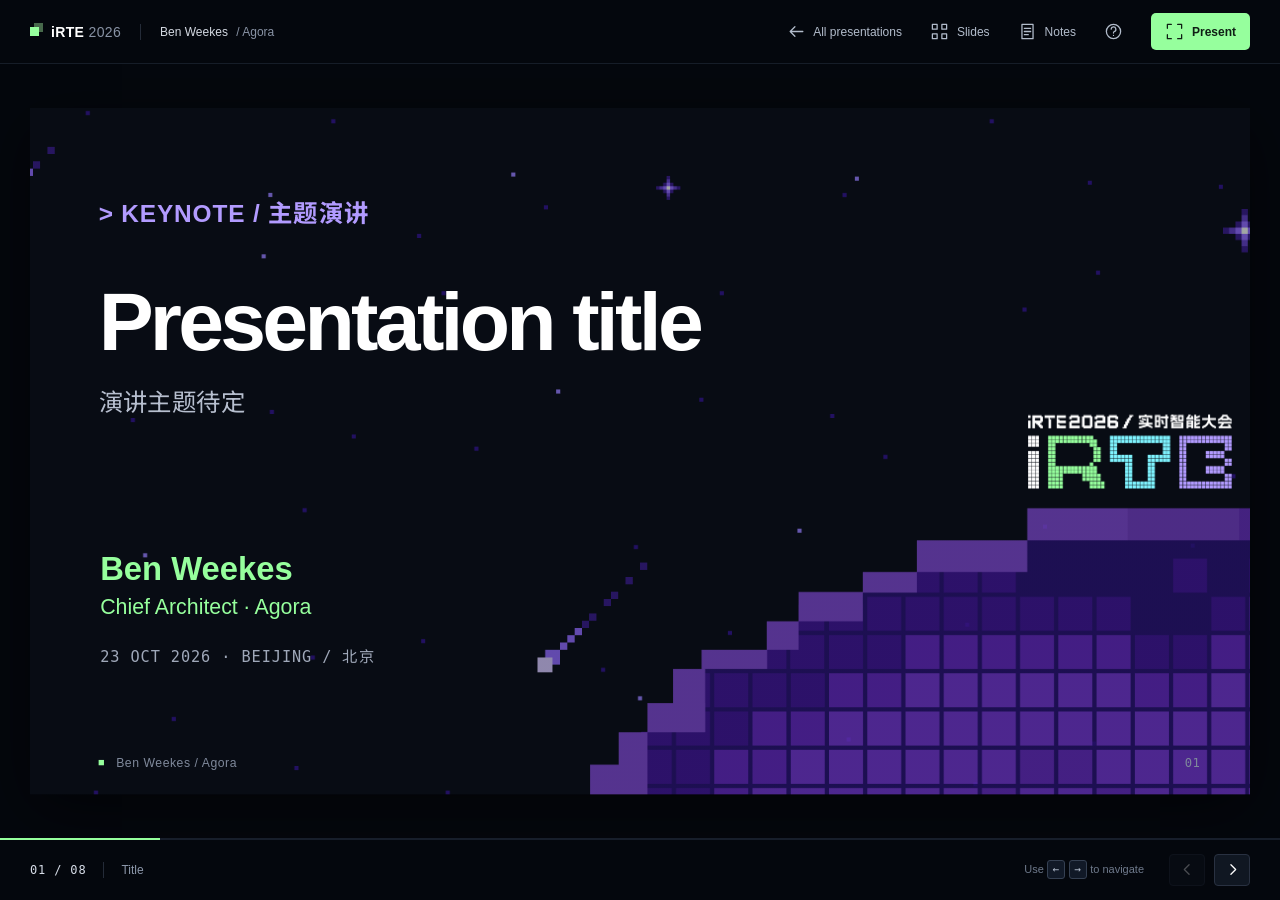
==== 2026-10-23-Beijing/index.html @ ed5485a8 "Add presentation library and Beijing conference deck" ====
<!doctype html>
<html lang="en">
<head>
  <meta charset="utf-8">
  <meta name="viewport" content="width=device-width, initial-scale=1">
  <meta name="theme-color" content="#080c14">
  <meta name="description" content="Ben Weekes, Chief Architect at Agora — iRTE 2026 presentation.">
  <title>Ben Weekes · Agora · iRTE 2026</title>
  <link rel="icon" href="assets/favicon.svg" type="image/svg+xml">
  <link rel="stylesheet" href="assets/fonts/fonts.css">
  <link rel="stylesheet" href="styles.css">
  <script src="slides.js" defer></script>
  <script src="app.js" defer></script>
</head>
<body>
  <div class="player">
    <header class="toolbar" aria-label="Presentation tools">
      <a class="deck-brand" href="#/1" aria-label="Go to first slide"><span class="brand-pixel" aria-hidden="true"></span><strong>iRTE <span>2026</span></strong><span class="brand-divider"></span><span class="speaker-label">Ben Weekes <span>/ Agora</span></span></a>
      <div class="tools">
        <a class="library-link" href="../" title="All presentations" aria-label="All presentations"><svg viewBox="0 0 24 24" aria-hidden="true"><path d="m10 6-6 6 6 6M4 12h16"/></svg><span>All presentations</span></a>
        <button id="overview-button" title="Slide overview (G)" aria-label="Slide overview" aria-haspopup="dialog"><svg viewBox="0 0 24 24" aria-hidden="true"><rect x="3" y="3" width="6" height="6"/><rect x="15" y="3" width="6" height="6"/><rect x="3" y="15" width="6" height="6"/><rect x="15" y="15" width="6" height="6"/></svg><span>Slides</span></button>
        <button id="notes-button" title="Speaker notes (N)" aria-label="Speaker notes" aria-haspopup="dialog"><svg viewBox="0 0 24 24" aria-hidden="true"><path d="M5 3h14v18H5zM8 8h8M8 12h8M8 16h5"/></svg><span>Notes</span></button>
        <button id="help-button" title="Keyboard shortcuts (?)" aria-label="Keyboard shortcuts" aria-haspopup="dialog"><svg viewBox="0 0 24 24" aria-hidden="true"><circle cx="12" cy="12" r="9"/><path d="M9 9a3 3 0 1 1 4 3c-1 .5-1 1-1 2M12 17h.01"/></svg></button>
        <button id="fullscreen-button" class="present-button" title="Full screen (F)"><svg viewBox="0 0 24 24" aria-hidden="true"><path d="M8 3H3v5M16 3h5v5M3 16v5h5M21 16v5h-5"/></svg><span>Present</span></button>
      </div>
    </header>
    <main class="viewport" id="viewport" aria-label="Presentation">
      <div id="stage" class="stage"></div>
      <div id="blackout" class="blackout" hidden><button id="resume-button">Resume presentation <kbd>B</kbd></button></div>
    </main>
    <footer class="navigation" aria-label="Slide navigation">
      <div class="progress-track" aria-hidden="true"><div id="progress"></div></div>
      <div class="slide-info"><span id="slide-count" class="slide-count"></span><span class="navigation-divider"></span><span id="slide-label"></span></div>
      <div class="navigation-actions"><span class="keyboard-hint">Use <kbd>←</kbd> <kbd>→</kbd> to navigate</span><button id="previous-button" aria-label="Previous slide" title="Previous slide (←)"><svg viewBox="0 0 24 24" aria-hidden="true"><path d="m14 6-6 6 6 6"/></svg></button><button id="next-button" aria-label="Next slide" title="Next slide (→)"><svg viewBox="0 0 24 24" aria-hidden="true"><path d="m10 6 6 6-6 6"/></svg></button></div>
    </footer>
  </div>
  <dialog id="overview-dialog" class="overview-dialog" aria-labelledby="overview-heading">
    <div class="dialog-heading"><div><p class="eyebrow">iRTE 2026 / BEN WEEKES</p><h2 id="overview-heading">Slide overview</h2></div><button class="close-dialog" aria-label="Close slide overview">×</button></div>
    <div id="thumbnails" class="thumbnails"></div>
    <p class="dialog-hint">Choose a slide to jump to it. <kbd>Esc</kbd> to return.</p>
  </dialog>
  <dialog id="notes-dialog" aria-labelledby="notes-heading">
    <div class="dialog-heading"><div><p class="eyebrow" id="notes-slide-number"></p><h2 id="notes-heading">Speaker notes</h2></div><button class="close-dialog" aria-label="Close speaker notes">×</button></div>
    <div id="notes-content" class="notes-content"></div>
  </dialog>
  <dialog id="help-dialog" aria-labelledby="help-heading">
    <div class="dialog-heading"><div><p class="eyebrow">PRESENTATION CONTROLS</p><h2 id="help-heading">Keyboard shortcuts</h2></div><button class="close-dialog" aria-label="Close keyboard shortcuts">×</button></div>
    <dl class="shortcuts"><div><dt>Next / previous slide</dt><dd><kbd>→</kbd> <kbd>←</kbd> or <kbd>PgDn</kbd> <kbd>PgUp</kbd></dd></div><div><dt>First / last slide</dt><dd><kbd>Home</kbd> <kbd>End</kbd></dd></div><div><dt>Full screen</dt><dd><kbd>F</kbd></dd></div><div><dt>Slide overview</dt><dd><kbd>G</kbd></dd></div><div><dt>Speaker notes</dt><dd><kbd>N</kbd></dd></div><div><dt>Black screen / resume</dt><dd><kbd>B</kbd></dd></div><div><dt>Play / pause video</dt><dd><kbd>K</kbd></dd></div><div><dt>These shortcuts</dt><dd><kbd>?</kbd></dd></div><div><dt>Close a panel / leave full screen</dt><dd><kbd>Esc</kbd></dd></div></dl>
  </dialog>
  <div id="announcement" class="sr-only" role="status" aria-live="polite" aria-atomic="true"></div>
  <div id="toast" class="toast" role="status" hidden></div>
  <noscript><p class="noscript">Enable JavaScript to view these slides.</p></noscript>
</body>
</html>
---- 2026-10-23-Beijing/assets/fonts/fonts.css ----
@font-face {
  font-family: 'iRTE CJK';
  font-style: normal;
  font-weight: 400;
  font-display: swap;
  src: url('chinese-400.ttf') format('truetype');
  unicode-range: U+3002, U+4E00, U+4E0E, U+4E3B, U+4EA4, U+4EAC, U+4F1A, U+5185, U+5317, U+53C2, U+5927, U+5B9A, U+5B9E, U+5BB9, U+5F85, U+5FC3, U+63A2, U+65F6, U+667A, U+6838, U+6982, U+6D41, U+6F14, U+70B9, U+793A, U+7D22, U+7EE7, U+7EED, U+80FD, U+89C2, U+89C6, U+89C8, U+8BB2, U+8C22, U+8D77, U+9891, U+9898;
}

@font-face {
  font-family: 'iRTE CJK';
  font-style: normal;
  font-weight: 700;
  font-display: swap;
  src: url('chinese-700.ttf') format('truetype');
  unicode-range: U+3002, U+4E00, U+4E0E, U+4E3B, U+4EA4, U+4EAC, U+4F1A, U+5185, U+5317, U+53C2, U+5927, U+5B9A, U+5B9E, U+5BB9, U+5F85, U+5FC3, U+63A2, U+65F6, U+667A, U+6838, U+6982, U+6D41, U+6F14, U+70B9, U+793A, U+7D22, U+7EE7, U+7EED, U+80FD, U+89C2, U+89C6, U+89C8, U+8BB2, U+8C22, U+8D77, U+9891, U+9898;
}
---- 2026-10-23-Beijing/styles.css ----
:root {
  color-scheme: dark;
  --background: #080c14;
  --green: #96ff9d;
  --cyan: #7ff4ff;
  --lilac: #b29bff;
  --muted: #8993a5;
  --purple: #5c22a5;
  --line: #242b38;
  font-family: "iRTE CJK", "Source Han Sans CN", "Noto Sans CJK SC", "Microsoft YaHei", "PingFang SC", Arial, sans-serif;
}
* { box-sizing: border-box; }
body { margin: 0; background: #04070d; color: #fff; overflow: hidden; }
button, a { -webkit-tap-highlight-color: transparent; }
button { font: inherit; color: inherit; cursor: pointer; }
button:disabled { cursor: default; opacity: .28; }
button:focus-visible, a:focus-visible { outline: 2px solid var(--green); outline-offset: 5px; }
button svg { width: 19px; height: 19px; fill: none; stroke: currentColor; stroke-width: 1.6; stroke-linecap: round; stroke-linejoin: round; }
[hidden] { display: none !important; }
.player { height: 100vh; height: 100dvh; display: grid; grid-template-rows: 64px minmax(0, 1fr) 62px; }
.toolbar { display: flex; align-items: center; justify-content: space-between; padding: 0 30px; gap: 20px; border-bottom: 1px solid #161d28; }
.deck-brand { display: flex; gap: 12px; align-items: center; text-decoration: none; color: #fff; font-size: 14px; white-space: nowrap; }
.brand-pixel { width: 9px; height: 9px; background: var(--green); box-shadow: 4px -4px 0 #47694b; }
.deck-brand strong { font-weight: 700; letter-spacing: .025em; }
.deck-brand strong span { font-weight: 400; color: var(--muted); }
.brand-divider, .navigation-divider { width: 1px; height: 16px; background: var(--line); margin: 0 7px; }
.speaker-label { color: #d4d9e2; font-size: 12px; }
.speaker-label span { color: var(--muted); margin-left: 5px; }
.tools { display: flex; align-items: center; gap: 8px; }
.tools .library-link { display: flex; align-items: center; gap: 7px; padding: 8px 10px; color: #b2bccb; text-decoration: none; font-size: 12px; border-radius: 5px; }
.tools .library-link:hover { background: #151d28; color: #fff; }
.library-link svg { width: 19px; height: 19px; fill: none; stroke: currentColor; stroke-width: 1.6; stroke-linecap: round; stroke-linejoin: round; }
.tools button { border: 0; background: transparent; padding: 8px 10px; display: flex; gap: 8px; align-items: center; font-size: 12px; color: #b2bccb; border-radius: 5px; }
.tools button:hover { background: #151d28; color: #fff; }
.tools .present-button { background: var(--green); color: #101f15; margin-left: 10px; padding: 9px 14px; font-weight: 700; }
.tools .present-button:hover { background: #b8ffbd; color: #101f15; }
.viewport { display: flex; align-items: center; justify-content: center; min-height: 0; overflow: hidden; position: relative; padding: 24px 30px; }
.stage { position: relative; flex-shrink: 0; box-shadow: 0 16px 60px #0008; }
.slide { width: 1600px; height: 900px; position: absolute; top: 0; left: 0; overflow: hidden; background: var(--background); transform-origin: top left; }
.slide[hidden] { display: none; }
.slide > * { position: relative; z-index: 1; }
.slide.artwork { background-image: linear-gradient(#080c1459, #080c1459), url("assets/chapter-background.png"); background-size: auto 100%; background-position: center; }
.slide-cover { background-image: url("assets/conference-cover.png"); background-size: cover; }
.event-logo { position: absolute; width: 186px; height: auto; object-fit: contain; right: 32px; top: 34px; }
.slide-title .event-logo { width: 267px; right: 24px; top: 402px; }
.slide-footer { position: absolute; bottom: 32px; left: 90px; right: 65px; display: flex; align-items: center; justify-content: space-between; color: #7f899b; font-size: 16px; letter-spacing: .045em; }
.footer-speaker { display: flex; gap: 16px; align-items: center; }
.footer-speaker::before { content: ""; width: 7px; height: 7px; background: var(--green); }
.page-number { font-family: ui-monospace, Consolas, monospace; }
.kicker { margin: 0; font-size: 24px; font-weight: 700; color: var(--lilac); letter-spacing: .08em; }
.kicker::before { content: "> "; }
.title-content { position: absolute; top: 112px; left: 90px; width: 1140px; }
.title-content .kicker { font-size: 32px; letter-spacing: .035em; }
.title-content h1 { margin: 64px 0 24px; font-size: 108px; letter-spacing: -.045em; line-height: 1.08; max-width: 1130px; font-weight: 750; white-space: pre-line; overflow-wrap: break-word; }
.title-subtitle { font-size: 32px; color: #b7bfcf; margin: 0; line-height: 1.5; }
.title-speaker { position: absolute; top: 580px; left: 92px; }
.speaker-name { font-size: 43px; font-weight: 700; color: var(--green); margin: 0 0 9px; }
.speaker-role { color: var(--green); font-size: 28px; margin: 0; }
.event-date { color: #9fa8b9; font-family: "iRTE CJK", ui-monospace, Consolas, monospace; font-size: 20px; margin-top: 34px; letter-spacing: .06em; }
.slide-header { position: absolute; top: 70px; left: 90px; right: 90px; }
.slide-header::after { content: ""; display: block; position: absolute; top: 43px; left: 0; width: 67px; height: 4px; background: var(--purple); }
.slide-header h2 { font-size: 65px; line-height: 1.15; font-weight: 700; margin: 39px 0 19px; letter-spacing: -.035em; max-width: 1375px; overflow-wrap: break-word; }
.slide-subtitle { color: #a1aabd; font-size: 27px; margin: 0; line-height: 1.5; }
.agenda-list { position: absolute; top: 315px; left: 90px; right: 90px; }
.agenda-row { display: grid; grid-template-columns: 104px 1fr 440px; align-items: center; min-height: 142px; gap: 28px; border-top: 1px solid #303442; }
.agenda-row:last-child { border-bottom: 1px solid #303442; }
.agenda-number { color: var(--green); font-size: 37px; font-weight: 700; font-family: ui-monospace, Consolas, monospace; }
.agenda-row:nth-child(2) .agenda-number { color: var(--cyan); }
.agenda-row:nth-child(3) .agenda-number { color: var(--lilac); }
.agenda-row h3 { margin: 0; font-size: 37px; font-weight: 650; letter-spacing: -.02em; }
.agenda-row p { color: #a1aabd; font-size: 24px; margin: 0; line-height: 1.4; }
.section-content { position: absolute; top: 85px; left: 90px; width: 1140px; }
.section-number { font-size: 196px; color: var(--green); font-weight: 700; line-height: 1; font-family: ui-monospace, Consolas, monospace; letter-spacing: -.065em; }
.section-content h2 { margin: 90px 0 45px; font-size: 100px; line-height: 1.12; letter-spacing: -.035em; white-space: pre-line; overflow-wrap: break-word; }
.section-subtitle { border-left: 5px solid var(--green); padding: 4px 0 4px 28px; font-size: 30px; color: #a5aec1; max-width: 800px; line-height: 1.5; margin: 0; }
.section-next { position: absolute; bottom: 150px; right: 145px; color: var(--cyan); font-size: 30px; font-weight: 700; letter-spacing: .07em; }
.content-layout { position: absolute; top: 286px; left: 90px; right: 90px; display: grid; grid-template-columns: 1fr 1.12fr; gap: 75px; height: 455px; }
.content-copy h3 { font-size: 35px; color: var(--lilac); margin: 0 0 22px; line-height: 1.25; }
.content-copy p { font-size: 28px; color: #a5aec1; margin: 0 0 28px; line-height: 1.55; }
.content-copy ul { list-style: none; padding: 0; margin: 0; }
.content-copy li { padding-left: 25px; position: relative; font-size: 27px; color: #c8cfdd; line-height: 1.5; margin-bottom: 15px; }
.content-copy li::before { content: ""; position: absolute; left: 0; top: 16px; width: 6px; height: 6px; background: var(--green); }
.visual-placeholder { display: flex; flex-direction: column; align-items: center; justify-content: center; border: 1px solid #3c4556; background: #0d121c; gap: 25px; color: #8590a4; font-size: 26px; width: 100%; height: 100%; }
.visual-placeholder svg { width: 60px; height: 60px; stroke: var(--lilac); stroke-width: 1; fill: none; }
.content-image { width: 100%; height: 100%; object-fit: contain; }
.columns-layout { position: absolute; left: 90px; right: 90px; top: 326px; display: grid; grid-template-columns: repeat(3, 1fr); gap: 58px; }
.point-column { border-top: 3px solid var(--green); padding-top: 35px; }
.point-column:nth-child(2) { border-color: var(--cyan); }
.point-column:nth-child(3) { border-color: var(--lilac); }
.point-index { color: var(--green); font-family: ui-monospace, Consolas, monospace; font-size: 22px; letter-spacing: .04em; }
.point-column:nth-child(2) .point-index { color: var(--cyan); }
.point-column:nth-child(3) .point-index { color: var(--lilac); }
.point-column h3 { font-size: 39px; letter-spacing: -.025em; margin: 43px 0 27px; line-height: 1.2; }
.point-column p { font-size: 28px; line-height: 1.55; margin: 0; color: #a5aec1; }
.video-frame { position: absolute; left: 220px; top: 251px; width: 1160px; height: 530px; background: #04070d; border: 1px solid #353d50; overflow: hidden; }
.video-frame video { width: 100%; height: 100%; display: block; object-fit: contain; background: #000; }
.video-placeholder { height: 100%; display: flex; flex-direction: column; align-items: center; justify-content: center; background-image: radial-gradient(ellipse at 50% 120%, #251346 0%, transparent 65%); }
.play-symbol { width: 85px; height: 85px; border: 1px solid #594a77; display: flex; align-items: center; justify-content: center; margin-bottom: 24px; }
.play-symbol svg { width: 32px; height: 32px; fill: none; stroke: var(--lilac); stroke-width: 1.2; }
.video-placeholder h3 { margin: 0 0 10px; font-size: 34px; font-weight: 500; }
.video-placeholder p { font-size: 24px; color: #9b91ac; margin: 0; }
.video-error { position: absolute; inset: 0; z-index: 3; display: grid; place-content: center; gap: 16px; padding: 50px; background: #080c14ed; text-align: center; font-size: 24px; line-height: 1.5; }
.video-error strong { font-size: 35px; color: var(--lilac); }
.qa-content { position: absolute; top: 180px; left: 90px; }
.qa-content h2 { margin: 0 0 63px; font-size: 213px; line-height: 1; letter-spacing: -.065em; color: var(--green); }
.qa-content .qa-subtitle { font-size: 39px; margin: 0 0 18px; line-height: 1.3; }
.qa-subtitle::before { content: "> "; color: var(--lilac); }
.qa-chinese { font-size: 28px; color: #a5aec1; margin: 0; }
.qa-speaker { margin-top: 85px; font-size: 26px; color: #a5aec1; }
.thanks-content { position: absolute; top: 192px; left: 90px; right: 90px; }
.thanks-content h2 { font-size: 127px; line-height: 1; color: var(--green); margin: 0 0 29px; letter-spacing: -.04em; }
.thanks-chinese { font-size: 87px; margin: 0; font-weight: 700; line-height: 1.4; }
.thanks-speaker { color: var(--cyan); font-size: 32px; margin: 57px 0 10px; }
.thanks-role { color: #a5aec1; font-size: 25px; margin: 0; }
.color-pixels { display: flex; gap: 12px; margin-top: 62px; }
.color-pixels span { width: 11px; height: 11px; background: var(--green); }
.color-pixels span:nth-child(2) { background: var(--cyan); }
.color-pixels span:nth-child(3) { background: var(--lilac); }
.color-pixels span:nth-child(4) { background: #004660; }
.navigation { display: flex; align-items: center; justify-content: space-between; padding: 0 30px; position: relative; gap: 20px; border-top: 1px solid #161d28; }
.progress-track { height: 2px; background: #171e2b; position: absolute; top: -1px; left: 0; right: 0; }
#progress { height: 100%; background: var(--green); transition: width .15s ease; }
.slide-info { display: flex; align-items: center; gap: 10px; font-size: 12px; color: #8c97aa; }
.slide-count { color: #d6dce7; font-size: 12px; font-family: ui-monospace, Consolas, monospace; letter-spacing: .07em; }
.navigation-actions { display: flex; align-items: center; gap: 9px; }
.keyboard-hint { font-size: 11px; color: #6f7a8c; margin-right: 16px; }
kbd { display: inline-block; font-family: ui-monospace, Consolas, monospace; font-size: 11px; padding: 2px 5px; border: 1px solid #354052; border-radius: 3px; color: #b6c0d0; background: #111927; }
.navigation-actions button { display: flex; align-items: center; justify-content: center; background: #101722; border: 1px solid #293141; border-radius: 4px; width: 36px; height: 32px; }
.navigation-actions button:hover:not(:disabled) { background: #1e2939; border-color: #67758b; }
dialog { background: #0c121e; color: #fff; border: 1px solid #303b4c; border-radius: 9px; width: min(620px, calc(100% - 32px)); max-height: calc(100dvh - 48px); padding: 28px; }
dialog::backdrop { background: #000c; backdrop-filter: blur(6px); }
.overview-dialog { width: min(1140px, calc(100% - 32px)); }
.dialog-heading { display: flex; align-items: flex-start; justify-content: space-between; margin-bottom: 25px; gap: 20px; }
.eyebrow { font-size: 10px; letter-spacing: .12em; color: var(--lilac); font-weight: 700; margin: 0 0 8px; }
.dialog-heading h2 { margin: 0; font-size: 24px; line-height: 1.3; letter-spacing: -.025em; }
.close-dialog { border: 1px solid #2a3547; background: transparent; border-radius: 4px; width: 32px; height: 32px; color: #adbacd; font-size: 24px; line-height: 1; }
.close-dialog:hover { background: #1e2838; color: #fff; }
.thumbnails { display: grid; grid-template-columns: repeat(auto-fit, minmax(256px, 1fr)); gap: 20px; }
.thumbnail { background: transparent; border: 0; padding: 0; text-align: left; min-width: 0; }
.thumbnail-frame { width: 256px; height: 144px; position: relative; margin: 0 auto; overflow: hidden; border-radius: 3px; outline: 1px solid #303b4c; }
.thumbnail-frame .slide { transform: scale(.16); }
.thumbnail[aria-current="true"] .thumbnail-frame { outline: 2px solid var(--green); }
.thumbnail:hover .thumbnail-frame { outline-color: var(--lilac); }
.thumbnail-caption { display: flex; gap: 10px; font-size: 12px; padding-top: 12px; color: #adb8ca; max-width: 256px; margin: auto; }
.thumbnail-caption span { color: var(--green); font-family: ui-monospace, Consolas, monospace; }
.dialog-hint { margin: 25px 0 0; font-size: 12px; color: #8491a6; }
.notes-content { color: #c2ccdd; font-size: 15px; line-height: 1.75; white-space: pre-line; }
.shortcuts { margin: 0; }
.shortcuts > div { display: flex; justify-content: space-between; align-items: center; gap: 16px; padding: 13px 0; border-bottom: 1px solid #263040; }
.shortcuts > div:last-child { border: 0; }
.shortcuts dt { font-size: 13px; color: #c2ccdd; }
.shortcuts dd { margin: 0; font-size: 11px; color: #8491a6; text-align: right; }
.blackout { position: fixed; inset: 0; background: #000; z-index: 30; display: flex; align-items: flex-end; justify-content: center; }
.blackout button { background: transparent; border: 0; padding: 24px; color: #6b7482; font-size: 12px; opacity: 0; }
.blackout:hover button, .blackout button:focus-visible { opacity: 1; }
.toast { position: fixed; bottom: 85px; left: 50%; transform: translateX(-50%); background: #192435; border: 1px solid #46556f; border-radius: 6px; padding: 14px 20px; font-size: 13px; max-width: calc(100% - 32px); z-index: 40; }
.sr-only { position: absolute; width: 1px; height: 1px; padding: 0; margin: -1px; overflow: hidden; clip: rect(0, 0, 0, 0); white-space: nowrap; border: 0; }
.noscript { position: fixed; inset: 0; display: grid; place-items: center; background: #080c14; z-index: 50; }
body.presenting .player { grid-template-rows: minmax(0, 1fr); }
body.presenting .viewport { grid-row: 1; padding: 0; }
body.presenting .toolbar, body.presenting .navigation { position: fixed; z-index: 10; width: 100%; background: #04070de8; opacity: 0; transition: opacity .2s; }
body.presenting .toolbar { top: 0; height: 64px; }
body.presenting .navigation { bottom: 0; height: 62px; }
body.presenting .toolbar:hover, body.presenting .navigation:hover,
body.presenting .toolbar:focus-within, body.presenting .navigation:focus-within,
body.presenting.show-controls .toolbar, body.presenting.show-controls .navigation { opacity: 1; }
@media (max-width: 650px) {
  .player { grid-template-rows: 58px minmax(0, 1fr) 58px; }
  .toolbar, .navigation { padding-left: 16px; padding-right: 16px; gap: 10px; }
  .speaker-label, .brand-divider, .keyboard-hint, .tools button > span, .tools .library-link > span { display: none; }
  .tools { gap: 2px; }
  .tools button { padding: 8px; }
  .tools .library-link { padding: 8px; }
  .tools .present-button { margin-left: 4px; padding: 9px; }
  .viewport { padding: 12px; }
  .slide-info { gap: 2px; }
  dialog { padding: 20px; }
  .thumbnails { grid-template-columns: 1fr; }
  .shortcuts dt { font-size: 12px; }
}
@media (prefers-reduced-motion: reduce) { *, *::before, *::after { transition: none !important; } }
@page { size: 1600px 900px; margin: 0; }
@media print {
  :root { print-color-adjust: exact; -webkit-print-color-adjust: exact; }
  body { overflow: visible; background: #fff; }
  .player { display: block; height: auto; }
  .toolbar, .navigation, dialog, .blackout, .toast { display: none !important; }
  .viewport { display: block; overflow: visible; padding: 0; }
  .stage { width: auto !important; height: auto !important; box-shadow: none; }
  .stage > .slide, .stage > .slide[hidden] { display: block !important; position: relative; width: 1600px; height: 900px; transform: none !important; margin: 0; break-after: page; break-inside: avoid; }
  .stage > .slide:last-child { break-after: auto; }
}
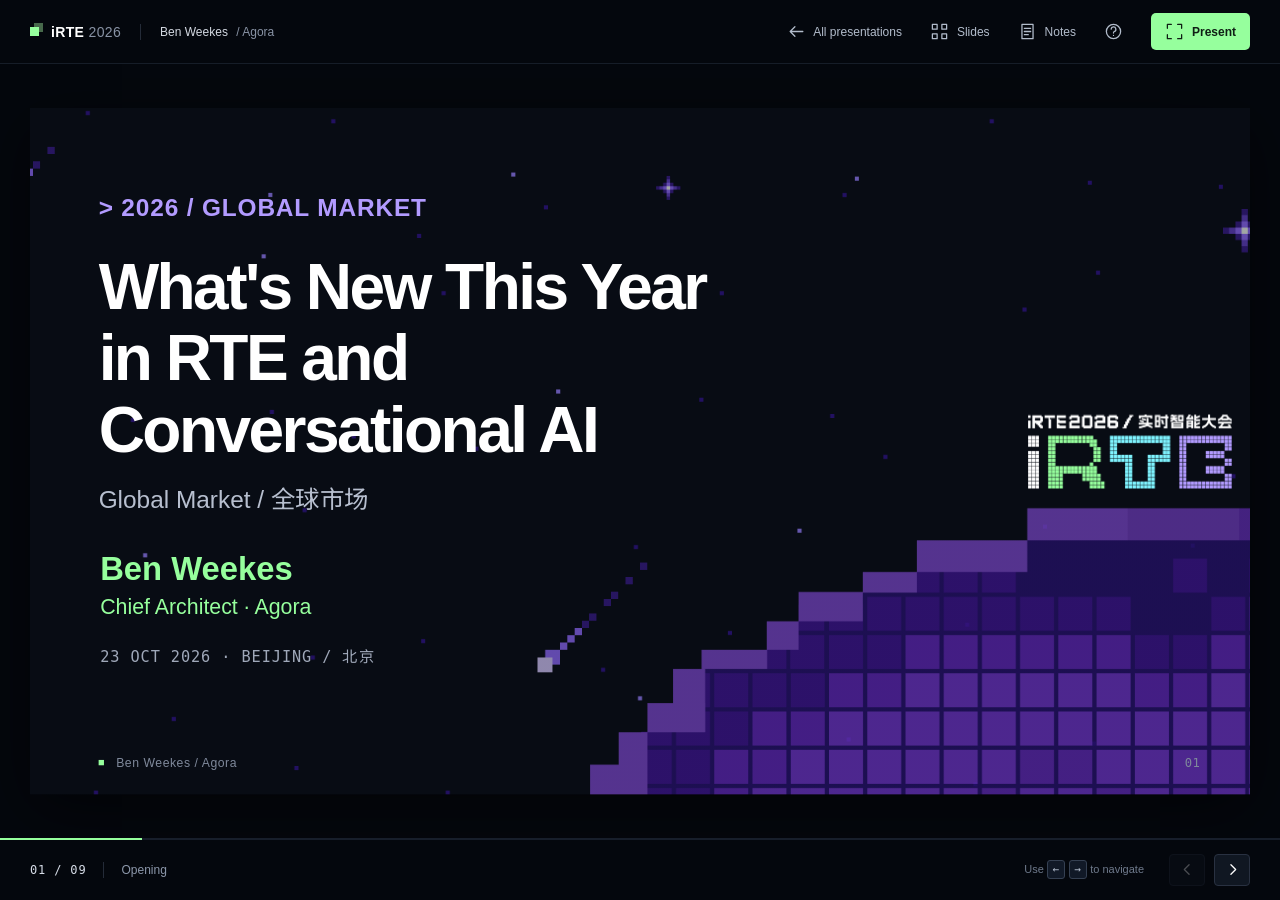
==== commit dabae000: "Build 15-minute RTE and conversational AI demo reel" ====
--- a/2026-10-23-Beijing/index.html
+++ b/2026-10-23-Beijing/index.html
@@ -4,8 +4,8 @@
   <meta charset="utf-8">
   <meta name="viewport" content="width=device-width, initial-scale=1">
   <meta name="theme-color" content="#080c14">
-  <meta name="description" content="Ben Weekes, Chief Architect at Agora — iRTE 2026 presentation.">
-  <title>Ben Weekes · Agora · iRTE 2026</title>
+  <meta name="description" content="What's New This Year in RTE and Conversational AI - Global Market. A 15-minute demo reel by Ben Weekes, Chief Architect at Agora.">
+  <title>What's New This Year in RTE and Conversational AI · Ben Weekes</title>
   <link rel="icon" href="assets/favicon.svg" type="image/svg+xml">
   <link rel="stylesheet" href="assets/fonts/fonts.css">
   <link rel="stylesheet" href="styles.css">
--- a/2026-10-23-Beijing/assets/fonts/fonts.css
+++ b/2026-10-23-Beijing/assets/fonts/fonts.css
@@ -4,7 +4,7 @@
   font-weight: 400;
   font-display: swap;
   src: url('chinese-400.ttf') format('truetype');
-  unicode-range: U+3002, U+4E00, U+4E0E, U+4E3B, U+4EA4, U+4EAC, U+4F1A, U+5185, U+5317, U+53C2, U+5927, U+5B9A, U+5B9E, U+5BB9, U+5F85, U+5FC3, U+63A2, U+65F6, U+667A, U+6838, U+6982, U+6D41, U+6F14, U+70B9, U+793A, U+7D22, U+7EE7, U+7EED, U+80FD, U+89C2, U+89C6, U+89C8, U+8BB2, U+8C22, U+8D77, U+9891, U+9898;
+  unicode-range: U+4E0E, U+4EAC, U+4F1A, U+5168, U+5317, U+53C2, U+573A, U+5927, U+5B9E, U+5E02, U+65F6, U+667A, U+7403, U+80FD, U+8C22;
 }
 
 @font-face {
@@ -13,5 +13,5 @@
   font-weight: 700;
   font-display: swap;
   src: url('chinese-700.ttf') format('truetype');
-  unicode-range: U+3002, U+4E00, U+4E0E, U+4E3B, U+4EA4, U+4EAC, U+4F1A, U+5185, U+5317, U+53C2, U+5927, U+5B9A, U+5B9E, U+5BB9, U+5F85, U+5FC3, U+63A2, U+65F6, U+667A, U+6838, U+6982, U+6D41, U+6F14, U+70B9, U+793A, U+7D22, U+7EE7, U+7EED, U+80FD, U+89C2, U+89C6, U+89C8, U+8BB2, U+8C22, U+8D77, U+9891, U+9898;
+  unicode-range: U+4E0E, U+4EAC, U+4F1A, U+5168, U+5317, U+53C2, U+573A, U+5927, U+5B9E, U+5E02, U+65F6, U+667A, U+7403, U+80FD, U+8C22;
 }
--- a/2026-10-23-Beijing/styles.css
+++ b/2026-10-23-Beijing/styles.css
@@ -51,7 +51,7 @@
 .kicker::before { content: "> "; }
 .title-content { position: absolute; top: 112px; left: 90px; width: 1140px; }
 .title-content .kicker { font-size: 32px; letter-spacing: .035em; }
-.title-content h1 { margin: 64px 0 24px; font-size: 108px; letter-spacing: -.045em; line-height: 1.08; max-width: 1130px; font-weight: 750; white-space: pre-line; overflow-wrap: break-word; }
+.title-content h1 { margin: 38px 0 20px; font-size: 84px; letter-spacing: -.04em; line-height: 1.12; max-width: 1130px; font-weight: 750; white-space: pre-line; overflow-wrap: break-word; }
 .title-subtitle { font-size: 32px; color: #b7bfcf; margin: 0; line-height: 1.5; }
 .title-speaker { position: absolute; top: 580px; left: 92px; }
 .speaker-name { font-size: 43px; font-weight: 700; color: var(--green); margin: 0 0 9px; }
@@ -92,8 +92,20 @@
 .point-column:nth-child(3) .point-index { color: var(--lilac); }
 .point-column h3 { font-size: 39px; letter-spacing: -.025em; margin: 43px 0 27px; line-height: 1.2; }
 .point-column p { font-size: 28px; line-height: 1.55; margin: 0; color: #a5aec1; }
-.video-frame { position: absolute; left: 220px; top: 251px; width: 1160px; height: 530px; background: #04070d; border: 1px solid #353d50; overflow: hidden; }
+.slide-video .slide-header { top: 48px; }
+.slide-video .slide-header h2 { font-size: 54px; margin-top: 33px; }
+.slide-video .slide-header .kicker { font-size: 20px; }
+.video-frame { position: absolute; left: 90px; top: 212px; width: 1420px; height: 606px; background: #04070d; border: 1px solid #353d50; overflow: hidden; }
 .video-frame video { width: 100%; height: 100%; display: block; object-fit: contain; background: #000; }
+.portrait-video .slide-header { width: 870px; right: auto; top: 90px; }
+.portrait-video .slide-header h2 { font-size: 66px; margin-top: 45px; }
+.portrait-video .video-frame { left: 1080px; top: 118px; width: 328px; height: 711px; }
+.video-intro { position: absolute; top: 325px; left: 90px; width: 855px; }
+.video-hero-number { color: var(--green); font-size: 143px; line-height: 1; font-weight: 700; letter-spacing: -.055em; margin: 0 0 18px; }
+.video-hero-label { font-size: 30px; color: #c2ccde; margin: 0; }
+.video-context { font-size: 29px; color: #a5aec1; line-height: 1.55; white-space: pre-line; margin: 48px 0 25px; }
+.video-source { font-size: 18px; color: #8993a5; text-decoration: none; border-bottom: 1px solid #4f5869; padding-bottom: 3px; }
+.video-source:hover { color: var(--cyan); }
 .video-placeholder { height: 100%; display: flex; flex-direction: column; align-items: center; justify-content: center; background-image: radial-gradient(ellipse at 50% 120%, #251346 0%, transparent 65%); }
 .play-symbol { width: 85px; height: 85px; border: 1px solid #594a77; display: flex; align-items: center; justify-content: center; margin-bottom: 24px; }
 .play-symbol svg { width: 32px; height: 32px; fill: none; stroke: var(--lilac); stroke-width: 1.2; }
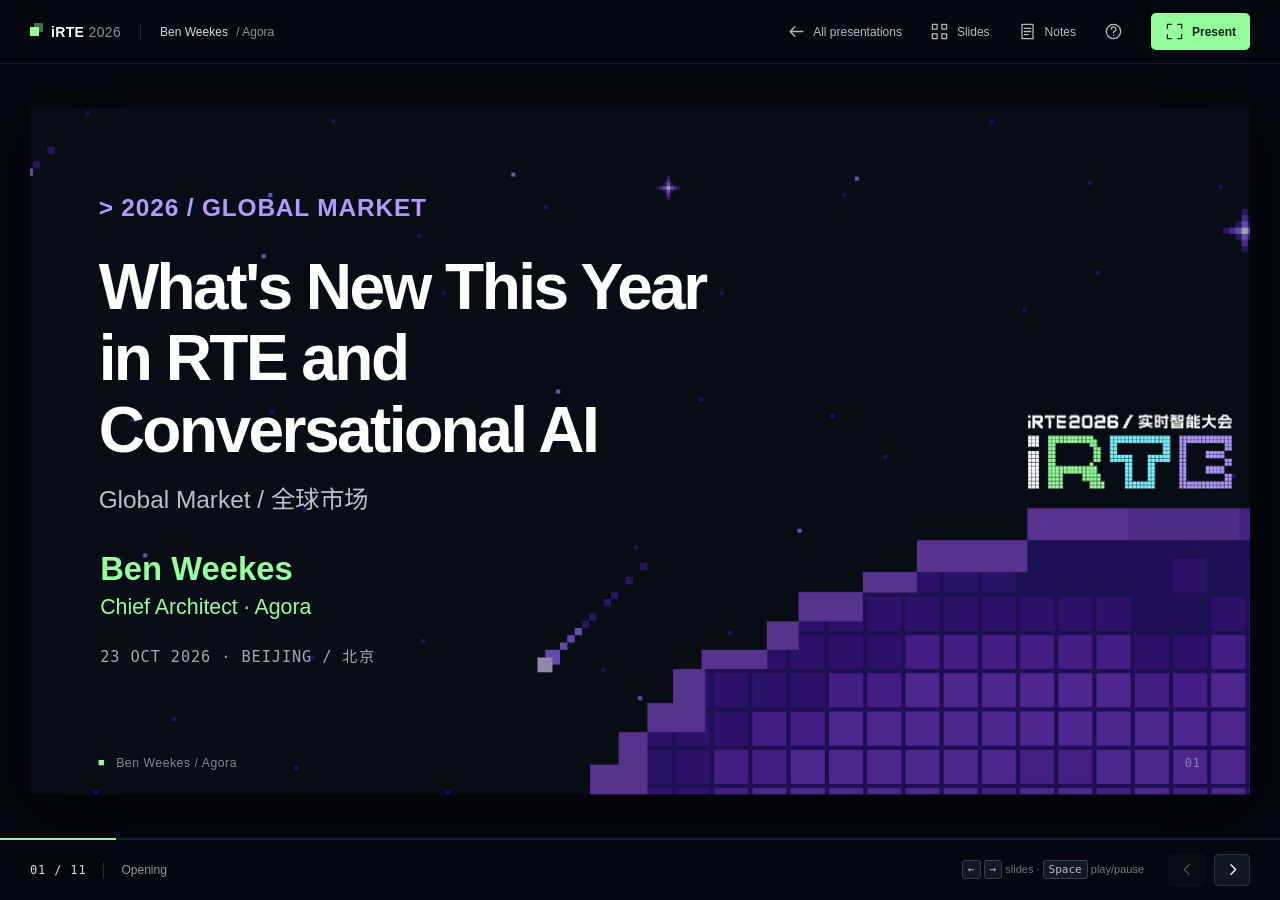
==== commit 07a8e9ad: "Make presentation navigation and video playback work from keyboard" ====
--- a/2026-10-23-Beijing/index.html
+++ b/2026-10-23-Beijing/index.html
@@ -31,7 +31,7 @@
     <footer class="navigation" aria-label="Slide navigation">
       <div class="progress-track" aria-hidden="true"><div id="progress"></div></div>
       <div class="slide-info"><span id="slide-count" class="slide-count"></span><span class="navigation-divider"></span><span id="slide-label"></span></div>
-      <div class="navigation-actions"><span class="keyboard-hint">Use <kbd>←</kbd> <kbd>→</kbd> to navigate</span><button id="previous-button" aria-label="Previous slide" title="Previous slide (←)"><svg viewBox="0 0 24 24" aria-hidden="true"><path d="m14 6-6 6 6 6"/></svg></button><button id="next-button" aria-label="Next slide" title="Next slide (→)"><svg viewBox="0 0 24 24" aria-hidden="true"><path d="m10 6 6 6-6 6"/></svg></button></div>
+      <div class="navigation-actions"><span class="keyboard-hint"><kbd>←</kbd> <kbd>→</kbd> slides · <kbd>Space</kbd> play/pause</span><button id="previous-button" aria-label="Previous slide" title="Previous slide (←)"><svg viewBox="0 0 24 24" aria-hidden="true"><path d="m14 6-6 6 6 6"/></svg></button><button id="next-button" aria-label="Next slide" title="Next slide (→)"><svg viewBox="0 0 24 24" aria-hidden="true"><path d="m10 6 6 6-6 6"/></svg></button></div>
     </footer>
   </div>
   <dialog id="overview-dialog" class="overview-dialog" aria-labelledby="overview-heading">
@@ -45,7 +45,7 @@
   </dialog>
   <dialog id="help-dialog" aria-labelledby="help-heading">
     <div class="dialog-heading"><div><p class="eyebrow">PRESENTATION CONTROLS</p><h2 id="help-heading">Keyboard shortcuts</h2></div><button class="close-dialog" aria-label="Close keyboard shortcuts">×</button></div>
-    <dl class="shortcuts"><div><dt>Next / previous slide</dt><dd><kbd>→</kbd> <kbd>←</kbd> or <kbd>PgDn</kbd> <kbd>PgUp</kbd></dd></div><div><dt>First / last slide</dt><dd><kbd>Home</kbd> <kbd>End</kbd></dd></div><div><dt>Full screen</dt><dd><kbd>F</kbd></dd></div><div><dt>Slide overview</dt><dd><kbd>G</kbd></dd></div><div><dt>Speaker notes</dt><dd><kbd>N</kbd></dd></div><div><dt>Black screen / resume</dt><dd><kbd>B</kbd></dd></div><div><dt>Play / pause video</dt><dd><kbd>K</kbd></dd></div><div><dt>These shortcuts</dt><dd><kbd>?</kbd></dd></div><div><dt>Close a panel / leave full screen</dt><dd><kbd>Esc</kbd></dd></div></dl>
+    <dl class="shortcuts"><div><dt>Next / previous slide</dt><dd><kbd>→</kbd> <kbd>←</kbd> or <kbd>PgDn</kbd> <kbd>PgUp</kbd></dd></div><div><dt>First / last slide</dt><dd><kbd>Home</kbd> <kbd>End</kbd></dd></div><div><dt>Full screen</dt><dd><kbd>F</kbd></dd></div><div><dt>Slide overview</dt><dd><kbd>G</kbd></dd></div><div><dt>Speaker notes</dt><dd><kbd>N</kbd></dd></div><div><dt>Black screen / resume</dt><dd><kbd>B</kbd></dd></div><div><dt>Play / pause video</dt><dd><kbd>Space</kbd> or <kbd>K</kbd></dd></div><div><dt>These shortcuts</dt><dd><kbd>?</kbd></dd></div><div><dt>Close a panel / leave full screen</dt><dd><kbd>Esc</kbd></dd></div></dl>
   </dialog>
   <div id="announcement" class="sr-only" role="status" aria-live="polite" aria-atomic="true"></div>
   <div id="toast" class="toast" role="status" hidden></div>
--- a/2026-10-23-Beijing/styles.css
+++ b/2026-10-23-Beijing/styles.css
@@ -92,11 +92,41 @@
 .point-column:nth-child(3) .point-index { color: var(--lilac); }
 .point-column h3 { font-size: 39px; letter-spacing: -.025em; margin: 43px 0 27px; line-height: 1.2; }
 .point-column p { font-size: 28px; line-height: 1.55; margin: 0; color: #a5aec1; }
+.model-table { position: absolute; left: 90px; top: 322px; width: 1420px; border-collapse: collapse; table-layout: fixed; line-height: 1.2; }
+.model-table th, .model-table td { text-align: left; border-bottom: 1px solid #303747; padding: 14px 24px; height: 69px; }
+.model-table thead th { height: 52px; padding-top: 11px; padding-bottom: 17px; border-top: 1px solid #303747; color: #96a2b8; font-size: 18px; letter-spacing: .1em; text-transform: uppercase; }
+.model-table th:first-child { width: 195px; padding-left: 0; }
+.model-table th:nth-child(2) { width: 145px; }
+.model-table tbody th { font-size: 28px; font-weight: 500; color: #dbe2ef; }
+.model-table .model-name { font-family: ui-monospace, Consolas, monospace; font-size: 27px; color: #f0f4fc; }
+.model-type { display: inline-block; min-width: 68px; padding: 5px 8px; border: 1px solid #544267; border-radius: 3px; color: var(--lilac); font-family: ui-monospace, Consolas, monospace; font-size: 20px; line-height: 1.1; text-align: center; }
+.model-type[data-type="TTS"] { color: var(--green); border-color: #3c6547; }
+.model-type[data-type="ASR"] { color: var(--cyan); border-color: #375e69; }
+.model-legend { position: absolute; left: 90px; right: 90px; top: 805px; margin: 0; font-size: 17px; color: #8e9aae; line-height: 1.5; }
+.protocol-session { position: absolute; left: 90px; right: 90px; top: 296px; margin: 0; color: #b29bff; font-size: 22px; line-height: 1.4; }
+.protocol-flow { position: absolute; left: 90px; right: 90px; top: 370px; display: grid; grid-template-columns: 1fr 120px 1.15fr 120px 1fr; align-items: center; }
+.protocol-node { min-height: 277px; padding: 32px; border: 1px solid #3d5663; background: #0c1420; display: flex; flex-direction: column; justify-content: center; }
+.protocol-node-2 { border: 2px solid #9476cc; background: #19132a; }
+.protocol-node-3 { border-color: #486f50; background: #0e1b17; }
+.protocol-node-label { font-family: ui-monospace, Consolas, monospace; font-size: 17px; color: var(--cyan); letter-spacing: .09em; }
+.protocol-node-2 .protocol-node-label { color: var(--lilac); }
+.protocol-node-3 .protocol-node-label { color: var(--green); }
+.protocol-node h3 { font-size: 40px; line-height: 1.2; white-space: pre-line; letter-spacing: -.025em; margin: 25px 0 18px; }
+.protocol-node p { font-size: 23px; color: #aab4c7; margin: 0; line-height: 1.4; }
+.protocol-arrow { text-align: center; color: #8e85a6; display: flex; flex-direction: column; align-items: center; gap: 9px; }
+.protocol-link-label { font-family: ui-monospace, Consolas, monospace; font-size: 16px; color: #b7b0cc; }
+.protocol-link-arrow { font-size: 47px; line-height: 1; }
+.protocol-link-detail { font-size: 16px; color: #9ca8bc; line-height: 1.4; white-space: pre-line; }
+.protocol-takeaway { position: absolute; left: 90px; right: 90px; top: 708px; color: #cbd5e6; font-size: 29px; margin: 0; line-height: 1.5; }
+.protocol-source { position: absolute; left: 90px; top: 787px; color: #8993a5; font-size: 18px; text-decoration: none; border-bottom: 1px solid #4f5869; padding-bottom: 3px; }
+.protocol-source:hover { color: var(--cyan); }
 .slide-video .slide-header { top: 48px; }
 .slide-video .slide-header h2 { font-size: 54px; margin-top: 33px; }
 .slide-video .slide-header .kicker { font-size: 20px; }
 .video-frame { position: absolute; left: 90px; top: 212px; width: 1420px; height: 606px; background: #04070d; border: 1px solid #353d50; overflow: hidden; }
 .video-frame video { width: 100%; height: 100%; display: block; object-fit: contain; background: #000; }
+.slide-video.has-subtitle .slide-subtitle { font-size: 24px; }
+.slide-video.has-subtitle .video-frame { top: 246px; height: 572px; }
 .portrait-video .slide-header { width: 870px; right: auto; top: 90px; }
 .portrait-video .slide-header h2 { font-size: 66px; margin-top: 45px; }
 .portrait-video .video-frame { left: 1080px; top: 118px; width: 328px; height: 711px; }
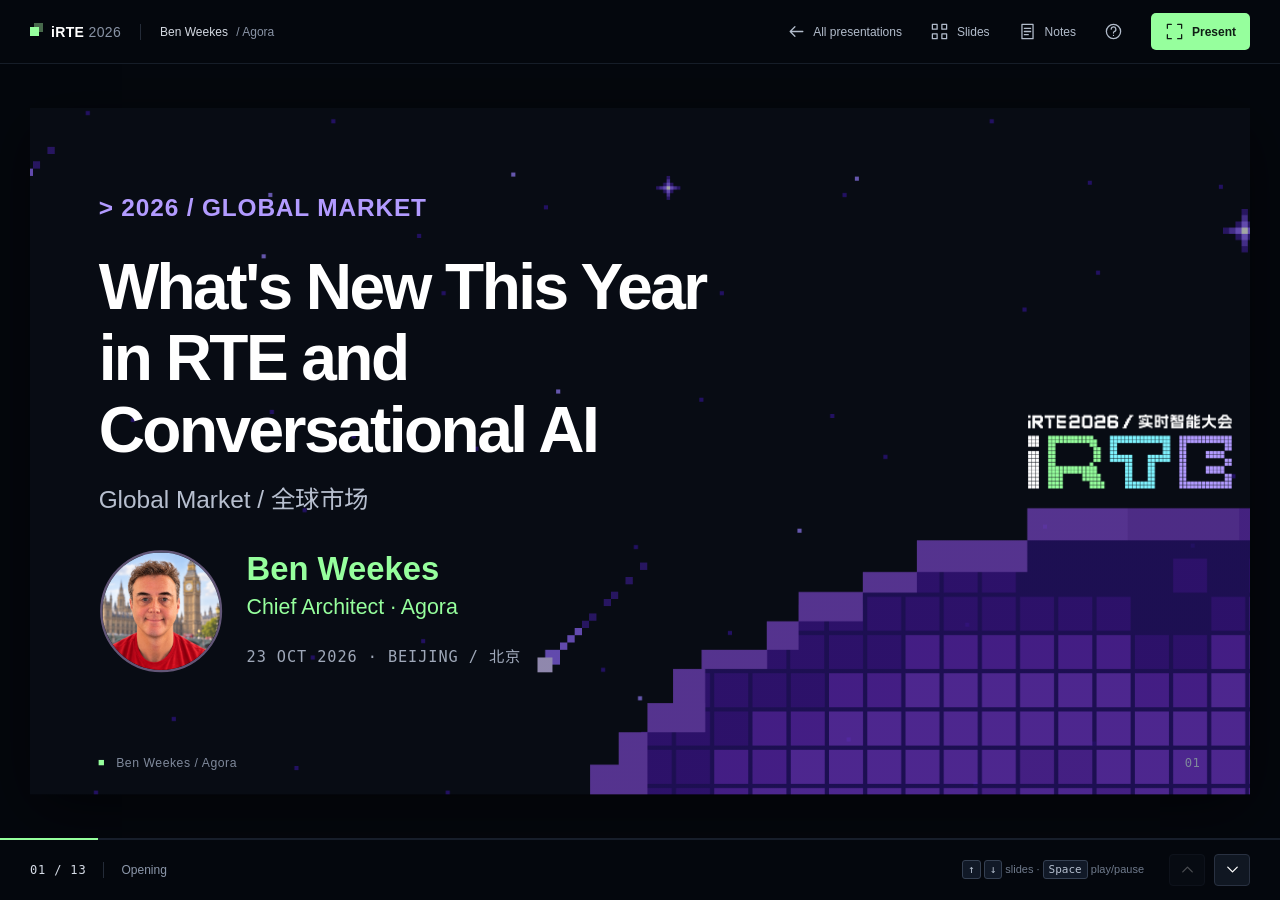
==== commit a9cd3504: "Use Up and Down keys for presenter remote slide navigation" ====
--- a/2026-10-23-Beijing/index.html
+++ b/2026-10-23-Beijing/index.html
@@ -31,7 +31,7 @@
     <footer class="navigation" aria-label="Slide navigation">
       <div class="progress-track" aria-hidden="true"><div id="progress"></div></div>
       <div class="slide-info"><span id="slide-count" class="slide-count"></span><span class="navigation-divider"></span><span id="slide-label"></span></div>
-      <div class="navigation-actions"><span class="keyboard-hint"><kbd>←</kbd> <kbd>→</kbd> slides · <kbd>Space</kbd> play/pause</span><button id="previous-button" aria-label="Previous slide" title="Previous slide (←)"><svg viewBox="0 0 24 24" aria-hidden="true"><path d="m14 6-6 6 6 6"/></svg></button><button id="next-button" aria-label="Next slide" title="Next slide (→)"><svg viewBox="0 0 24 24" aria-hidden="true"><path d="m10 6 6 6-6 6"/></svg></button></div>
+      <div class="navigation-actions"><span class="keyboard-hint"><kbd>↑</kbd> <kbd>↓</kbd> slides · <kbd>Space</kbd> play/pause</span><button id="previous-button" aria-label="Previous slide" title="Previous slide (↑)"><svg viewBox="0 0 24 24" aria-hidden="true"><path d="m18 15-6-6-6 6"/></svg></button><button id="next-button" aria-label="Next slide" title="Next slide (↓)"><svg viewBox="0 0 24 24" aria-hidden="true"><path d="m6 9 6 6 6-6"/></svg></button></div>
     </footer>
   </div>
   <dialog id="overview-dialog" class="overview-dialog" aria-labelledby="overview-heading">
@@ -45,7 +45,7 @@
   </dialog>
   <dialog id="help-dialog" aria-labelledby="help-heading">
     <div class="dialog-heading"><div><p class="eyebrow">PRESENTATION CONTROLS</p><h2 id="help-heading">Keyboard shortcuts</h2></div><button class="close-dialog" aria-label="Close keyboard shortcuts">×</button></div>
-    <dl class="shortcuts"><div><dt>Next / previous slide</dt><dd><kbd>→</kbd> <kbd>←</kbd> or <kbd>PgDn</kbd> <kbd>PgUp</kbd></dd></div><div><dt>First / last slide</dt><dd><kbd>Home</kbd> <kbd>End</kbd></dd></div><div><dt>Full screen</dt><dd><kbd>F</kbd></dd></div><div><dt>Slide overview</dt><dd><kbd>G</kbd></dd></div><div><dt>Speaker notes</dt><dd><kbd>N</kbd></dd></div><div><dt>Black screen / resume</dt><dd><kbd>B</kbd></dd></div><div><dt>Play / pause video</dt><dd><kbd>Space</kbd> or <kbd>K</kbd></dd></div><div><dt>These shortcuts</dt><dd><kbd>?</kbd></dd></div><div><dt>Close a panel / leave full screen</dt><dd><kbd>Esc</kbd></dd></div></dl>
+    <dl class="shortcuts"><div><dt>Next / previous slide</dt><dd><kbd>↓</kbd> <kbd>↑</kbd> or <kbd>PgDn</kbd> <kbd>PgUp</kbd></dd></div><div><dt>First / last slide</dt><dd><kbd>Home</kbd> <kbd>End</kbd></dd></div><div><dt>Full screen</dt><dd><kbd>F</kbd></dd></div><div><dt>Slide overview</dt><dd><kbd>G</kbd></dd></div><div><dt>Speaker notes</dt><dd><kbd>N</kbd></dd></div><div><dt>Black screen / resume</dt><dd><kbd>B</kbd></dd></div><div><dt>Play / pause video</dt><dd><kbd>Space</kbd> or <kbd>K</kbd></dd></div><div><dt>These shortcuts</dt><dd><kbd>?</kbd></dd></div><div><dt>Close a panel / leave full screen</dt><dd><kbd>Esc</kbd></dd></div></dl>
   </dialog>
   <div id="announcement" class="sr-only" role="status" aria-live="polite" aria-atomic="true"></div>
   <div id="toast" class="toast" role="status" hidden></div>
--- a/2026-10-23-Beijing/styles.css
+++ b/2026-10-23-Beijing/styles.css
@@ -53,7 +53,9 @@
 .title-content .kicker { font-size: 32px; letter-spacing: .035em; }
 .title-content h1 { margin: 38px 0 20px; font-size: 84px; letter-spacing: -.04em; line-height: 1.12; max-width: 1130px; font-weight: 750; white-space: pre-line; overflow-wrap: break-word; }
 .title-subtitle { font-size: 32px; color: #b7bfcf; margin: 0; line-height: 1.5; }
-.title-speaker { position: absolute; top: 580px; left: 92px; }
+.title-speaker { position: absolute; top: 580px; left: 92px; display: flex; align-items: flex-start; gap: 32px; }
+.speaker-portrait { display: block; width: 160px; height: 160px; border-radius: 50%; object-fit: cover; border: 3px solid #625677; flex-shrink: 0; }
+.speaker-details { min-width: 0; }
 .speaker-name { font-size: 43px; font-weight: 700; color: var(--green); margin: 0 0 9px; }
 .speaker-role { color: var(--green); font-size: 28px; margin: 0; }
 .event-date { color: #9fa8b9; font-family: "iRTE CJK", ui-monospace, Consolas, monospace; font-size: 20px; margin-top: 34px; letter-spacing: .06em; }
@@ -152,8 +154,16 @@
 .thanks-content { position: absolute; top: 192px; left: 90px; right: 90px; }
 .thanks-content h2 { font-size: 127px; line-height: 1; color: var(--green); margin: 0 0 29px; letter-spacing: -.04em; }
 .thanks-chinese { font-size: 87px; margin: 0; font-weight: 700; line-height: 1.4; }
-.thanks-speaker { color: var(--cyan); font-size: 32px; margin: 57px 0 10px; }
+.thanks-identity { display: flex; align-items: center; gap: 28px; margin-top: 48px; }
+.thanks-speaker { color: var(--cyan); font-size: 34px; margin: 0 0 10px; }
 .thanks-role { color: #a5aec1; font-size: 25px; margin: 0; }
+.contact-panel { position: absolute; top: 184px; right: 100px; width: 500px; text-align: center; }
+.contact-heading { font-size: 28px; line-height: 1.4; color: var(--cyan); margin: 0 0 20px; font-weight: 600; }
+.contact-code { display: block; width: 480px; padding: 20px; margin: 0 auto; border-radius: 12px; background: #fff; }
+.contact-code:focus-visible { outline: 4px solid var(--green); outline-offset: 6px; }
+.contact-qr { display: block; width: 440px; height: 440px; }
+.contact-link { display: inline-block; margin-top: 24px; color: #b7bfd0; font-size: 22px; line-height: 1.4; text-decoration: none; border-bottom: 1px solid #65718a; padding-bottom: 4px; }
+.contact-link:hover { color: var(--cyan); }
 .color-pixels { display: flex; gap: 12px; margin-top: 62px; }
 .color-pixels span { width: 11px; height: 11px; background: var(--green); }
 .color-pixels span:nth-child(2) { background: var(--cyan); }
